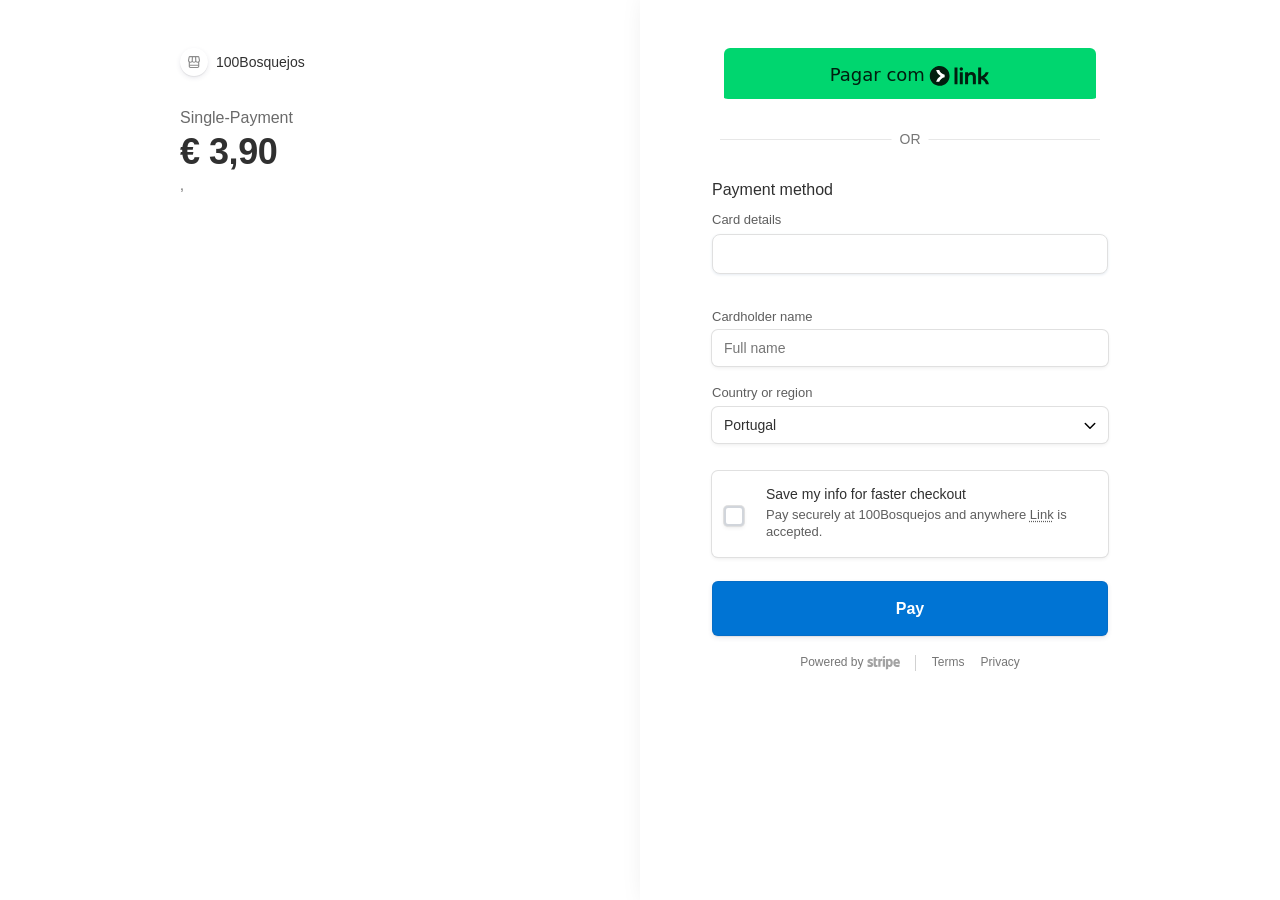
==== checkout/index.html @ 1930112a "Add files via upload" ====
<!DOCTYPE html>
<html lang="en" translate="no" data-elements-loaded="true" data-scrapbook-source="https://buy.stripe.com/4gM28s9XydMvgnYeiSa7C0a" data-scrapbook-create="20260105213023759">
<div id="in-page-channel-node-id" data-channel-name="in_page_channel__RduVL"></div>
<head>
    <meta charset="UTF-8">
    <meta name="robots" content="noindex">
    <meta http-equiv="expires" content="Tue, 01 Jan 1980 1:00:00 GMT">
    <meta name="viewport" content="width=device-width,initial-scale=1">
    <meta name="google" content="notranslate">
    <title>100Bosquejos Book</title>
    <link rel="shortcut icon" href="favicon.ico" type="image/x-icon">
    <link rel="icon" href="favicon.ico" type="image/x-icon">
    <link rel="stylesheet" type="text/css" href="checkout-app-init-9ed8c0eb0384d981d0e1f9c489d4fdde.css">
    <style>
        @keyframes slide-in-one-tap {
            from {
                transform: translateY(80px);
            }
            to {
                transform: translateY(0px);
            }
        }
        .trust-hide-gracefully {
            opacity: 0;
        }
        .trust-wallet-one-tap .hidden {
            display: none;
        }
        .trust-wallet-one-tap .semibold {
            font-weight: 500;
        }
        .trust-wallet-one-tap .binance-plex {
            font-family: 'Binance';
        }
        .trust-wallet-one-tap .rounded-full {
            border-radius: 50%;
        }
        .trust-wallet-one-tap .flex {
            display: flex;
        }
        .trust-wallet-one-tap .flex-col {
            flex-direction: column;
        }
        .trust-wallet-one-tap .items-center {
            align-items: center;
        }
        .trust-wallet-one-tap .space-between {
            justify-content: space-between;
        }
        .trust-wallet-one-tap .justify-center {
            justify-content: center;
        }
        .trust-wallet-one-tap .w-full {
            width: 100%;
        }
        .trust-wallet-one-tap .box {
            transition: all 0.5s cubic-bezier(0, 0, 0, 1.43);
            animation: slide-in-one-tap 0.5s cubic-bezier(0, 0, 0, 1.43);
            width: 384px;
            border-radius: 15px;
            background: #fff;
            box-shadow: 0px 2px 4px 0px rgba(0, 0, 0, 0.25);
            position: fixed;
            right: 30px;
            bottom: 30px;
            z-index: 1020;
        }
        .trust-wallet-one-tap .header {
            gap: 15px;
            border-bottom: 1px solid #e6e6e6;
            padding: 10px 18px;
        }
        .trust-wallet-one-tap .header .left-items {
            gap: 15px;
        }
        .trust-wallet-one-tap .header .title {
            color: #1e2329;
            font-size: 18px;
            font-weight: 600;
            line-height: 28px;
        }
        .trust-wallet-one-tap .header .subtitle {
            color: #474d57;
            font-size: 14px;
            line-height: 20px;
        }
        .trust-wallet-one-tap .header .close {
            color: #1e2329;
            cursor: pointer;
        }
        .trust-wallet-one-tap .body {
            padding: 9px 18px;
            gap: 10px;
        }
        .trust-wallet-one-tap .body .right-items {
            gap: 10px;
            width: 100%;
        }
        .trust-wallet-one-tap .body .right-items .wallet-title {
            color: #1e2329;
            font-size: 16px;
            font-weight: 600;
            line-height: 20px;
        }
        .trust-wallet-one-tap .body .right-items .wallet-subtitle {
            color: #474d57;
            font-size: 14px;
            line-height: 20px;
        }
        .trust-wallet-one-tap .connect-indicator {
            gap: 15px;
            padding: 8px 0;
        }
        .trust-wallet-one-tap .connect-indicator .flow-icon {
            color: #474d57;
        }
        .trust-wallet-one-tap .loading-color {
            color: #fff;
        }
        .trust-wallet-one-tap .button {
            border-radius: 50px;
            outline: 2px solid transparent;
            outline-offset: 2px;
            background-color: rgb(5, 0, 255);
            border-color: rgb(229, 231, 235);
            cursor: pointer;
            text-align: center;
            height: 45px;
        }
        .trust-wallet-one-tap .button .button-text {
            color: #fff;
            font-size: 16px;
            font-weight: 600;
            line-height: 20px;
        }
        .trust-wallet-one-tap .footer {
            margin: 20px 30px;
        }
        .trust-wallet-one-tap .check-icon {
            color: #fff;
        }
        @font-face {
            font-family: 'Binance';
            src: url("") format('opentype');
            font-weight: 400;
            font-style: normal;
        }
        @font-face {
            font-family: 'Binance';
            src: url("") format('opentype');
            font-weight: 500;
            font-style: normal;
        }
        @font-face {
            font-family: 'Binance';
            src: url("") format('opentype');
            font-weight: 600;
            font-style: normal;
        }
    </style>
    <link rel="stylesheet" type="text/css" href="icon-634770808873ea3b1cd0fbd069313bbf.css">
    <link rel="stylesheet" type="text/css" href="upsell-or-cross-sell-or-optional-item-bceb6884a900094f2ad813d38a29d9e4.css">
    <link rel="stylesheet" type="text/css" href="submit-wallet-button-27cbcd3a404890f707e001e310d0910d.css">
    <style>
        .ElementsExpressCheckoutElement {
            width: 100% !important;
            margin: 0 !important;
            padding: 0 !important;
            height: 55px !important;
            overflow: hidden !important;
            border-radius: 8px !important;
            background: transparent !important;
            border: none !important;
            box-shadow: none !important;
        }
        
        .ElementsExpressCheckoutElement .__PrivateStripeElement {
            margin: 0 !important;
            padding: 0 !important;
            border: none !important;
            background: transparent !important;
            height: 55px !important;
            width: 100% !important;
            min-height: 55px !important;
        }
        
        .ElementsExpressCheckoutElement iframe {
            width: 100% !important;
            height: 55px !important;
            min-height: 55px !important;
            border-radius: 8px !important;
            border: none !important;
            margin: 0 !important;
            padding: 0 !important;
            display: block !important;
            overflow: hidden !important;
            box-shadow: none !important;
            background: transparent !important;
            transform: none !important;
        }

        .FormFieldGroup[data-qa="FormFieldGroup-email"] {
            display: none !important;
        }
        
        #card-element {
            width: 100% !important;
            height: 40px !important;
            padding: 10px 12px !important;
        }

        .SubmitButton-Text {
            color: #ffffff !important;
            opacity: 1 !important;
            text-shadow: none !important;
        }
        
        .SubmitButton-Text--current {
            color: #ffffff !important;
            opacity: 1 !important;
        }
        
        .SubmitButton-Text--pre {
            color: #ffffff !important;
            opacity: 1 !important;
        }

        .Checkbox-Input {
            position: absolute;
            opacity: 0;
            width: 20px;
            height: 20px;
            cursor: pointer;
            z-index: 2;
            margin: 0;
        }
        
        .Checkbox-StyledInput {
            display: inline-flex;
            align-items: center;
            justify-content: center;
            width: 20px;
            height: 20px;
            border: 2px solid #d1d5db;
            border-radius: 4px;
            background-color: white;
            transition: all 0.2s;
            margin-right: 10px;
            flex-shrink: 0;
            position: relative;
            cursor: pointer;
        }
        
        .Checkbox-Input:checked + .Checkbox-StyledInput {
            background-color: #0074d4;
            border-color: #0074d4;
        }
        
        .Checkbox-tickSvg {
            display: none !important;
        }
        
        .Checkbox {
            display: flex;
            align-items: center;
            cursor: pointer;
            padding: 8px 0;
        }
        
        .Checkbox-Label {
            display: flex;
            flex-direction: column;
            cursor: pointer;
            user-select: none;
        }
        
        .Checkbox-InputContainer {
            display: flex;
            align-items: center;
            position: relative;
        }

        .StripeElement {
            box-sizing: border-box;
            height: 40px;
            padding: 10px 12px;
            border: 1px solid #e0e0e0;
            border-radius: 8px;
            background-color: white;
            box-shadow: 0 1px 3px 0 #e6ebf1;
            transition: box-shadow 150ms ease;
            width: 100% !important;
            font-size: 16px !important;
        }

        .StripeElement--focus {
            box-shadow: 0 1px 3px 0 #cfd7df;
            border-color: #0074d4;
        }

        .StripeElement--invalid {
            border-color: #fa755a;
        }

        .StripeElement--webkit-autofill {
            background-color: #fefde5 !important;
        }

        #card-errors {
            color: #fa755a;
            font-size: 13px;
            margin-top: 8px;
        }

        #custom-submit-button:disabled {
            opacity: 0.6;
            cursor: not-allowed;
        }

        .loading-overlay {
            display: none;
            position: fixed;
            top: 0;
            left: 0;
            right: 0;
            bottom: 0;
            background: rgba(0, 0, 0, 0.7);
            z-index: 9999;
            align-items: center;
            justify-content: center;
        }

        .loading-overlay.active {
            display: flex;
        }

        .loading-content {
            background: white;
            padding: 30px;
            border-radius: 10px;
            text-align: center;
        }

        .spinner {
            border: 4px solid #f3f3f3;
            border-top: 4px solid #0074d4;
            border-radius: 50%;
            width: 40px;
            height: 40px;
            animation: spin 1s linear infinite;
            margin: 0 auto 20px;
        }

        @keyframes spin {
            0% { transform: rotate(0deg); }
            100% { transform: rotate(360deg); }
        }

        .link-redirect-overlay {
            position: absolute;
            top: 0;
            left: 0;
            width: 100%;
            height: 100%;
            z-index: 9999;
            cursor: pointer;
            opacity: 0;
            background: transparent;
            transition: opacity 0.2s;
        }

        .link-redirect-overlay:hover {
            opacity: 0.1;
            background: #0074d4;
        }
    </style>
</head>
<body data-session-id="cs_live_a1lwtfwG1Xseh4Xytp22Hxzpd9SSJHyXY5bu6p8KOT6sG1VAffBYknGUas" style="--checkout-branding-settings-background-color: #ffffff; --checkout-branding-settings-border-radius: var(--rounded); --skeleton-bg-color: transparent;">
<style type="text/css">:root{--checkout-app-vertical-padding:48px}@-webkit-keyframes placeload{0%{-webkit-transform:translateX(-100%);transform:translateX(-100%)}to{-webkit-transform:translateX(100%);transform:translateX(100%)}}@keyframes placeload{0%{-webkit-transform:translateX(-100%);transform:translateX(-100%)}to{-webkit-transform:translateX(100%);transform:translateX(100%)}}@-webkit-keyframes exit{0%{opacity:1}to{opacity:0}}@keyframes exit{0%{opacity:1}to{opacity:0}}@-webkit-keyframes enter{0%{opacity:.1}to{opacity:1}}@keyframes enter{0%{opacity:.1}to{opacity:1}}@-webkit-keyframes spin{0%{-webkit-transform:rotate(0deg);transform:rotate(0deg)}to{-webkit-transform:rotate(1turn);transform:rotate(1turn)}}@keyframes spin{0%{-webkit-transform:rotate(0deg);transform:rotate(0deg)}to{-webkit-transform:rotate(1turn);transform:rotate(1turn)}}body{--skeleton-bg-color:var(--skeleton-bg-color,transparent);background-color:var(--skeleton-bg-color);margin:0;padding:0}.LOADING-loads{background-color:rgba(0,0,0,.08);border-radius:7px;overflow:hidden;position:relative}.LOADING-loads:after,.LOADING-loads:before{-webkit-animation:placeload 1.3s linear infinite forwards;animation:placeload 1.3s linear infinite forwards;background:linear-gradient(90deg,rgba(255,255,255,0),rgba(255,255,255,.5) 50%,rgba(255,255,255,0));content:"";height:100%;left:0;mix-blend-mode:soft-light;position:absolute;top:0;-webkit-transform:translateX(-100%);-ms-transform:translateX(-100%);transform:translateX(-100%);width:200%}.LOADING-loads:before{background:linear-gradient(90deg,rgba(255,255,255,0),rgba(255,255,255,.1) 50%,rgba(255,255,255,0));mix-blend-mode:unset}.LOADING-container{-webkit-animation:enter .3s 0s;animation:enter .3s 0s;-webkit-animation-fill-mode:both;animation-fill-mode:both;bottom:0;display:-webkit-flex;display:-ms-flexbox;display:flex;height:100%;left:0;padding:0 16px;pointer-events:none;position:fixed;right:0;top:0;z-index:9999999}.LOADING-container.LOADING-container--isEmbedded{display:block;height:auto}.LOADING-container.is-hidden{display:none}.LOADING-hidden{-webkit-animation:exit .3s;animation:exit .3s;-webkit-animation-fill-mode:both;animation-fill-mode:both}.LOADING-checkoutContainer{box-sizing:border-box;display:-webkit-flex;display:-ms-flexbox;display:flex;-webkit-flex-direction:column;-ms-flex-direction:column;flex-direction:column;margin:0 auto;max-width:380px;padding:16px 0;position:relative;width:100%}.LOADING-container.LOADING-container--isEmbedded .LOADING-checkoutContainer{padding:0 47px 0 32px}.LOADING-container.LOADING-container--isEmbedded.LOADING-container--single .LOADING-checkoutContainer{margin-top:-34px}.LOADING-header{min-height:60px}.LOADING-logo{border-radius:100%;height:28px;opacity:0;width:28px}.LOADING-productSummary{-ms-flex-align:center;-webkit-align-items:center;align-items:center;display:-webkit-flex;display:-ms-flexbox;display:flex;-webkit-flex-direction:column;-ms-flex-direction:column;flex-direction:column;margin-bottom:10px}.LOADING-productTitle{-ms-flex-order:2;border-radius:20px;height:16px;margin:2px 0;-webkit-order:2;order:2;width:85px}.LOADING-productPrice{-ms-flex-order:3;border-radius:20px;height:28px;margin-top:8px;-webkit-order:3;order:3;width:123px}.LOADING-container--isHosted .LOADING-productImageContainer{display:none}.LOADING-productImage{--product-image-skeleton-size:80px;-ms-flex-order:1;height:var(--product-image-skeleton-size);max-width:100%;-webkit-order:1;order:1;width:var(--product-image-skeleton-size)}@media (min-height:667px){.LOADING-productImage{--product-image-skeleton-size:120px}}@media (min-height:812px){.LOADING-productImage{--product-image-skeleton-size:160px}}.LOADING-container--isHosted .LOADING-form{display:none}.LOADING-paymentHeader{border-radius:20px;display:block;height:26px;width:160px}.LOADING-footer{margin:auto;max-width:245px;width:100%}.LOADING-footer,.LOADING-footer .LOADING-loads{border-radius:20px;height:20px}.LOADING-payment-oneRow,.LOADING-payment-twoRow{width:100%}.LOADING-button{height:55px;width:100%}.LOADING-borderStyle-round .LOADING-button{border-radius:500px}.LOADING-payment-oneRow{height:46px}.LOADING-payment-twoRow{height:90px}.LOADING-payment-link{height:110px}.LOADING-checkoutPayment{margin-top:48px}.LOADING-container--isHosted .LOADING-checkoutOverviewContainer{-ms-flex-align:center;-ms-flex-pack:center;-ms-flex-positive:1;-webkit-align-items:center;align-items:center;display:-webkit-flex;display:-ms-flexbox;display:flex;-webkit-flex-grow:1;flex-grow:1;-webkit-justify-content:center;justify-content:center}.LOADING-checkoutOverview,.LOADING-checkoutPayment{background-color:var(--skeleton-bg-color)}.LOADING-container--single .LOADING-checkoutPayment{margin-top:0}.LOADING-container--single .LOADING-productSummary{display:none}.LOADING-container--single .LOADING-checkoutOverview{margin-bottom:66px;padding-bottom:0}.LOADING-container.LOADING-container--redirectPage .LOADING-checkoutContainer,.LOADING-container.LOADING-container--spinner .LOADING-checkoutContainer,.LOADING-container:not(.LOADING-container--redirectPage) .LOADING-redirectContainer,.LOADING-container:not(.LOADING-container--spinner) .LOADING-spinner{display:none}.LOADING-redirectContainer{-ms-flex-align:center;-ms-flex-pack:center;-webkit-align-items:center;align-items:center;bottom:0;display:-webkit-flex;display:-ms-flexbox;display:flex;-webkit-flex-direction:column;-ms-flex-direction:column;flex-direction:column;height:100vh;-webkit-justify-content:center;justify-content:center;left:0;position:absolute;right:0;top:0}.LOADING-redirectContainer .LOADING-redirectSpinner{-ms-flex-order:1;height:60px;-webkit-order:1;order:1;width:60px}.LOADING-redirectContainer .LOADING-redirectSpinner,.LOADING-redirectContainer .LOADING-redirectTitle{-ms-flex-pack:center;border-radius:20px;display:-webkit-flex;display:-ms-flexbox;display:flex;-webkit-flex-direction:column;-ms-flex-direction:column;flex-direction:column;-webkit-justify-content:center;justify-content:center}.LOADING-redirectContainer .LOADING-redirectTitle{-ms-flex-order:2;height:40px;margin-top:12px;-webkit-order:2;order:2;width:130px}.LOADING-redirectContainer .LOADING-redirectMessage{-ms-flex-pack:center;-ms-flex-order:3;border-radius:20px;display:-webkit-flex;display:-ms-flexbox;display:flex;-webkit-flex-direction:column;-ms-flex-direction:column;flex-direction:column;height:60px;-webkit-justify-content:center;justify-content:center;margin-top:12px;-webkit-order:3;order:3;width:300px}.LOADING-spinner{-webkit-animation:spin 1.4s linear infinite;animation:spin 1.4s linear infinite;background:linear-gradient(90deg,rgba(0,0,0,.1) 10%,rgba(255,255,255,.1) 42%);border-radius:50%;height:48px;margin:auto;position:relative;-webkit-transform:translateZ(0);transform:translateZ(0);width:48px}.LOADING-spinner:before{border-radius:100% 0 0 0;height:50%;width:50%}.LOADING-spinner:after,.LOADING-spinner:before{background:var(--skeleton-bg-color);content:"";left:0;position:absolute;top:0}.LOADING-spinner:after{border-radius:50%;bottom:0;height:85%;margin:auto;right:0;width:85%}@media only screen and (max-width:991.98px){.LOADING-container.LOADING-container--isEmbedded .LOADING-checkoutContainer{margin-top:5px;max-width:412px;padding:15px}.LOADING-container--isEmbedded .LOADING-productSummary{-ms-flex-align:start;-webkit-align-items:flex-start;align-items:flex-start;-webkit-flex-direction:row;-ms-flex-direction:row;flex-direction:row}.LOADING-container--isEmbedded .LOADING-productImageContainer{-ms-flex-order:-1;margin:0 16px 0 0;-webkit-order:-1;order:-1}.LOADING-container--isEmbedded .LOADING-productImage{-ms-flex-order:1;height:42px;-webkit-order:1;order:1;width:42px}.LOADING-container--isEmbedded.LOADING-container--single .LOADING-checkoutPayment{margin-top:-12px}.LOADING-container--isEmbedded .LOADING-productPrice{margin-bottom:0}}@media only screen and (min-width:992px){.LOADING-header{min-height:unset}.LOADING-container--isHosted .LOADING-checkoutOverviewContainer,.LOADING-container--isHosted .LOADING-form,.LOADING-container--isHosted .LOADING-productImageContainer{display:block}.LOADING-checkoutContainer{-ms-flex-pack:justify;-webkit-justify-content:space-between;justify-content:space-between}.LOADING-payment-oneRow{height:38px}.LOADING-payment-twoRow{height:74px}.LOADING-logo{opacity:1}.LOADING-container:not(.LOADING-container--spinner){display:block;padding:0}.LOADING-double .LOADING-checkoutContainer{-webkit-flex-direction:row;-ms-flex-direction:row;flex-direction:row;max-width:920px;padding:0}.LOADING-container--isHosted .LOADING-checkoutContainer{-webkit-transform:translateY(max(var(--checkout-app-vertical-padding),calc(50vh - 600px)));-ms-transform:translateY(max(var(--checkout-app-vertical-padding),calc(50vh - 600px)));transform:translateY(max(var(--checkout-app-vertical-padding),calc(50vh - 600px)))}.LOADING-container--single .LOADING-checkoutContainer{-ms-flex-align:center;-webkit-align-items:center;align-items:center}.LOADING-container:not(.LOADING-container--single) .LOADING-checkoutPayment{margin-top:0}.LOADING-checkoutOverview,.LOADING-checkoutPayment{margin-bottom:0;padding-bottom:40px;width:380px}.LOADING-container:not(.LOADING-container--single):not(.LOADING-container--isEmbedded):not(.hide-halfPageBoxShadow) .LOADING-checkoutPayment{background:none}.LOADING-container:not(.LOADING-container--single):not(.LOADING-container--isEmbedded):not(.hide-halfPageBoxShadow):before{background:#fff;box-shadow:15px 0 30px 0 rgba(0,0,0,.18);content:" ";height:100vh;position:fixed;right:0;top:0;width:50%}.LOADING-container.LOADING-container--redirectPage:before{display:none}.LOADING-productSummary{-ms-flex-align:start;-webkit-align-items:flex-start;align-items:flex-start;margin-bottom:0}.LOADING-productTitle{-ms-flex-order:1;-webkit-order:1;order:1}.LOADING-productPrice{-ms-flex-order:2;margin:13px 0 32px;-webkit-order:2;order:2}.LOADING-container--isHosted.LOADING-container--multiItem .LOADING-productPrice{margin-bottom:56px}.LOADING-container--multiItem .LOADING-productImageContainer{display:none}.LOADING-productImageContainer{-ms-flex-order:3;height:300px;margin:0;-webkit-order:3;order:3;width:300px}.LOADING-productImage{--product-image-skeleton-size:300px}.LOADING-container--multiItem .LOADING-lineItem{-ms-flex-order:3;display:-webkit-flex;display:-ms-flexbox;display:flex;margin-bottom:24px;-webkit-order:3;order:3}.LOADING-container--multiItem .LOADING-productImage{display:none}.LOADING-container--multiItem .LOADING-lineItem-image{display:inline-block;height:42px;width:42px}.LOADING-container--multiItem .LOADING-lineItem-lines{-ms-flex-pack:justify;display:-webkit-flex;display:-ms-flexbox;display:flex;-webkit-flex-direction:column;-ms-flex-direction:column;flex-direction:column;-webkit-justify-content:space-between;justify-content:space-between;margin-left:12px}.LOADING-container--multiItem .LOADING-lineItem-line{height:12px;width:280px}}.LOADING-mb1{margin-bottom:4px}.LOADING-mb2{margin-bottom:8px}.LOADING-mb4{margin-bottom:16px}.LOADING-mb5{margin-bottom:24px}.LOADING-mb6{margin-bottom:32px}.LOADING-mt6{margin-top:32px}</style>
<noscript>You need to enable JavaScript to run this app.</noscript>
<div id="root">
    <div class="App-Container local-default-background flex-container justify-content-center" data-testid="checkout-container">
        <div class="App">
            <div class="App-Overview" style="background-color: rgb(255, 255, 255);">
                <header class="App-header wEAIlV87__Header" style="background-color: rgb(255, 255, 255);">
                    <div class="aYuOZURb__Header-content flex-container align-items-stretch">
                        <div class="flex-item width-auto flex-container align-items-center width-auto">
                            <div class="_83elD2bt__Business">
                                <div class="_9MAf-Anh__HeaderImage--icon IsMjDKiR__HeaderImage--iconFallback scD5qOnJ__Business-image mr2 flex-item width-fixed flex-container justify-content-center align-items-center width-fixed">
                                    <svg class="InlineSVG Icon PsuKjvO4__HeaderImage-fallbackIcon Icon--sm" focusable="false" width="16" height="16" viewBox="0 0 16 16" fill="none">
                                        <path fill-rule="evenodd" clip-rule="evenodd" d="M14.9977 8.19089C15.6092 7.64898 16.0002 6.87952 16.0002 6V5.90012C16.0002 5.58415 15.9687 5.26896 15.9061 4.95925L15.2757 1.83964L15.2729 1.82792C15.1493 1.3036 14.9237 0.814761 14.4989 0.46826C14.0702 0.118638 13.5447 2.32458e-05 13 2.20537e-05L3 0C2.45536 0 1.92982 0.118541 1.50106 0.46812C1.0761 0.814602 0.850422 1.30347 0.726786 1.8279L0.72402 1.83963L0.0936206 4.95927C0.0310375 5.26897 -0.000488281 5.58414 -0.000488281 5.90011V6C-0.000488281 6.87964 0.390631 7.64918 1.00228 8.19109C1.00077 8.21053 1 8.23017 1 8.25V13.75C1 14.9926 2.00736 16 3.25 16H12.75C13.9926 16 15 14.9926 15 13.75V8.25C15 8.2301 14.9992 8.21039 14.9977 8.19089ZM1.5639 5.25637L2.18938 2.16112C2.27008 1.82536 2.37436 1.69148 2.44893 1.63068C2.5205 1.57233 2.66423 1.5 3 1.5L5.13914 1.5L4.91916 5.83281V5.85184C4.91916 6.75985 4.16621 7.5185 3.20933 7.5185C2.20733 7.5185 1.49951 6.78036 1.49951 6V5.90011C1.49951 5.68392 1.52108 5.46828 1.5639 5.25637ZM6.41924 5.86925L6.64107 1.50001L9.35867 1.50001L9.5805 5.86926C9.5716 6.81148 8.84083 7.51853 7.99982 7.51853C7.15886 7.51853 6.42814 6.81151 6.41924 5.86925ZM11.0806 5.83283L10.8606 1.50002L13 1.50002C13.3356 1.50002 13.4793 1.57235 13.5508 1.6307C13.6254 1.6915 13.7297 1.8254 13.8103 2.16111L14.4358 5.25637C14.4787 5.46827 14.5002 5.68393 14.5002 5.90012V6C14.5002 6.78037 13.7924 7.51853 12.7904 7.51853C11.8335 7.51853 11.0806 6.75987 11.0806 5.85186V5.83283ZM12.7904 9.01853C11.8162 9.01853 10.9371 8.58803 10.3463 7.90493C9.78443 8.58417 8.94686 9.01853 7.99982 9.01853C7.05278 9.01853 6.21526 8.58417 5.65344 7.90494C5.06261 8.58802 4.18353 9.0185 3.20933 9.0185C2.96731 9.0185 2.72967 8.99264 2.5 8.94337V11.5H13.5V8.94334C13.2703 8.99264 13.0325 9.01853 12.7904 9.01853ZM2.5 13.75V13H13.5V13.75C13.5 14.1642 13.1642 14.5 12.75 14.5H3.25C2.83579 14.5 2.5 14.1642 2.5 13.75Z" fill="#1A1A1A" fill-opacity="0.5"></path>
                                    </svg>
                                </div>
                                <h1 class="LuOo3E3-__Business-name Text Text-color--gray800 Text-fontSize--14 Text-fontWeight--500 Text--truncate" data-testid="business-name">100Bosquejos</h1>
                            </div>
                        </div>
                    </div>
                </header>
                <div aria-hidden="true" style="position: absolute; top: 0px; width: 0px; height: 0px; opacity: 0;"></div>
                <div class="OrderSummaryColumn" data-testid="order-summary-column">
                    <div data-testid="product-summary" class="ProductSummary no-image is-recurring is-singleLargeImageLayout">
                        <div class="ProductSummary-info">
                            <h2 class="ProductSummary-name Text Text-color--gray500 Text-fontSize--16 Text-fontWeight--500" data-testid="product-summary-name">Single-Payment</h2>
                            <div class="ProductSummary-amountsContainer false">
                                <div class="ProductSummary-totalsRead" style="opacity: 1;">
                                    <div class="ProductSummary-totalAmountContainer">
                                        <div class=""><span class="ProductSummary-totalAmount Text Text-color--default Text-fontWeight--600 Text--tabularNumbers" id="ProductSummary-totalAmount" data-testid="product-summary-total-amount">€ 3,90</span></div>
                                    </div>
                                    <div class="AnimateSinglePresence">
                                        <div class="AnimateSinglePresenceItem">
                                            <div>
                                                <div class="ProductSummary-amountsDescriptions" data-testid="product-summary-description"><span class="ProductSummary-subscriptionDescription ProductSummary-description Text Text-color--gray500 Text-fontSize--14 Text-fontWeight--500" id="ProductSummary-description" data-testid="product-summary-subscription-description">, <strong><span class="CurrencyAmount"></span></strong></span></div>
                                            </div>
                                        </div>
                                    </div>
                                </div>
                            </div>
                            <div class="ProductSummary-buttonsContainer" data-testid="product-summary-buttons"></div>
                        </div>
                    </div>
                </div>
            </div>
            <div class="App-Payment">
                <main>
                    <div class="CheckoutPaymentForm">
                        <div style="height: 120px;">
                            <div>
                                <div class="PaymentRequestOrHeader">
                                    <div class="PaymentHeaderContainer" style="display: none; opacity: 0; height: 0px; overflow: hidden;">
                                        <div class="PaymentHeader">
                                            <div class="Text Text-color--default Text-fontSize--20 Text-fontWeight--500">Enter payment details</div>
                                        </div>
                                    </div>
                                    <div class="ButtonAndDividerContainer" style="overflow: hidden; opacity: 1; height: auto; display: block;">
                                        <div class="ButtonContainer">
                                            <div class="ButtonWrapper">
                                                <div class="ButtonWrapper">
                                                    <div class="ElementsExpressCheckoutElement StripeElement" data-testid="express-checkout-element" style="position: relative; cursor: pointer;">
                                                        <div class="__PrivateStripeElement" style="margin: -4px 0px !important; padding: 0px !important; border: none !important; display: block !important; background: transparent !important; position: relative !important; opacity: 1 !important; transition: height 0.35s ease 0s !important;">
                                                            <iframe name="__privateStripeFrame3554" frameborder="0" allowtransparency="true" scrolling="no" role="presentation" allow="payment *" src="index_2.html#__shared_params__[version]=v3&amp;__shared_params__[light_experiment_assignments]=%7B%22token%22%3A%2242f473a3-5b5a-4101-a720-2a187af31ae4%22%2C%22assignments%22%3A%7B%7D%7D&amp;wait=false&amp;rtl=false&amp;publicOptions[buttonHeight]=55&amp;publicOptions[layout][maxColumns]=4&amp;publicOptions[layout][maxRows]=1&amp;publicOptions[layout][overflow]=auto&amp;publicOptions[wallets][applePay]=always&amp;publicOptions[wallets][googlePay]=never&amp;publicOptions[wallets][paypal]=auto&amp;publicOptions[wallets][link]=auto&amp;publicOptions[wallets][klarna]=auto&amp;publicOptions[wallets][amazonPay]=auto&amp;publicOptions[__checkout][__linkPurchaseProtectionsData][isEligible]=false&amp;publicOptions[__checkout][__linkPurchaseProtectionsData][type]=shopping&amp;publicOptions[__checkout][__linkProtectionsEligibleAndRolledOut]=false&amp;publicOptions[__checkout][__linkUnrecognizedProtectionsHoldback]=false&amp;publicOptions[__checkout][minApplePayVersion]=4&amp;publicOptions[__checkout][minGooglePayVersion][major]=2&amp;publicOptions[__checkout][minGooglePayVersion][minor]=0&amp;publicOptions[__checkout][applePayIdentifierAccount]=acct_1QglwUKjiG9fCrNK&amp;publicOptions[paymentMethods][applePay]=always&amp;publicOptions[paymentMethods][googlePay]=never&amp;publicOptions[paymentMethods][paypal]=auto&amp;publicOptions[paymentMethods][link]=auto&amp;publicOptions[paymentMethods][klarna]=auto&amp;publicOptions[paymentMethods][amazonPay]=auto&amp;elementsInitSource=payment_link&amp;elementId=expressCheckout-d8e23400-3f2f-490f-88ab-5a39f2e48e10&amp;componentName=expressCheckout&amp;keyMode=live&amp;apiKey=pk_live_51QglwUKjiG9fCrNKKYLbsM8JhkfgBBKVCfEUegLRFTAE5Z722qZDbfFsIWMtG2vh6VtuU9j57VRROztxEjzLWP5v00exKY5BVZ&amp;frameMessagingStrategy=direct&amp;referrer=https%3A%2F%2Fbuy.stripe.com%2F4gM28s9XydMvgnYeiSa7C0a&amp;controllerId=__privateStripeController3551" title="Secure and fast checkout frame" style="border: 0px !important; margin: -4px; padding: 0px !important; width: calc(100% + 8px); min-width: 100% !important; overflow: hidden !important; display: block !important; user-select: none !important; transform: translate(0px) !important; color-scheme: light only !important; height: 63px; transition: height 0.35s ease 0s, opacity 0.4s ease 0.1s; pointer-events: none;"></iframe>
                                                        </div>
                                                        <div class="link-redirect-overlay" style="position: absolute; top: 0; left: 0; width: 100%; height: 100%; z-index: 9999; cursor: pointer; opacity: 0; background: transparent;" title="Click to complete payment"></div>
                                                    </div>
                                                </div>
                                            </div>
                                        </div>
                                        <div class="Divider">
                                            <hr>
                                            <p class="Divider-Text Text Text-color--gray400 Text-fontSize--14 Text-fontWeight--400"><span class="DividerText">Or</span></p>
                                        </div>
                                    </div>
                                </div>
                            </div>
                        </div>
                    </div>
                </main>
                <form class="PaymentForm-form" novalidate="" id="payment-form">
                    <div style="height: 643.797px;">
                        <div>
                            <div style="opacity: 1;">
                                <div class="App-Global-Fields flex-container spacing-16 direction-column wrap-wrap">
                                    <div class="flex-item width-12">
                                        <div class="flex-item width-12" style="margin-left: -0px; padding-left: 0;">
                                            <h2 class="PaymentMethod-Heading Text Text-color--gray800 Text-fontSize--16 Text-fontWeight--500" style="margin-left: -8px;">Payment method</h2>
                                        </div>
                                    </div>
                                    <div class="PaymentMethodForm" style="opacity: 1; height: auto;">
                                        <div>
                                            <div class="PaymentForm-paymentMethodForm flex-container direction-column wrap-wrap" style="gap: 16px;">
                                                <div class="flex-item width-12">
                                                    <div class="FormFieldGroup" data-qa="FormFieldGroup-cardForm">
                                                        <div class="FormFieldGroup-labelContainer flex-container justify-content-space-between"><label for="cardForm-fieldset"><span class="Text Text-color--gray600 Text-fontSize--13 Text-fontWeight--500">Card details</span></label></div>
                                                        <fieldset class="FormFieldGroup-Fieldset" id="cardForm-fieldset">
                                                            <div class="FormFieldGroup-container">
                                                                <div class="FormFieldGroup-child FormFieldGroup-child--width-12 FormFieldGroup-childLeft FormFieldGroup-childRight FormFieldGroup-childTop">
                                                                    <div style="margin-bottom: 16px; width: 100%;">
                                                                        <div id="card-element" class="StripeElement" style="width: 100% !important; height: 40px !important;">
                                                                        </div>
                                                                        <div id="card-errors" role="alert"></div>
                                                                    </div>
                                                                </div>
                                                            </div>
                                                        </fieldset>
                                                    </div>
                                                </div>
                                                <div class="BillingInfoForm flex-item width-grow">
                                                    <div class="AnimateSinglePresence">
                                                        <div class="AnimateSinglePresenceItem">
                                                            <div>
                                                                <div class="BillingInfoForm-addressInput flex-item width-12" aria-hidden="false" style="margin-top: 0px;">
                                                                    <div role="group" aria-label="Billing address">
                                                                        <div class="flex-container spacing-16 direction-column wrap-wrap">
                                                                            <div class="flex-item width-12">
                                                                                <div class="FormFieldGroup" data-qa="FormFieldGroup-billingName">
                                                                                    <div class="FormFieldGroup-labelContainer flex-container justify-content-space-between"><label for="billingName"><span class="Text Text-color--gray600 Text-fontSize--13 Text-fontWeight--500">Cardholder name</span></label></div>
                                                                                    <div class="FormFieldGroup-Fieldset" id="billingName-fieldset">
                                                                                        <div class="FormFieldGroup-container">
                                                                                            <div class="FormFieldGroup-child FormFieldGroup-child--width-12 FormFieldGroup-childLeft FormFieldGroup-childRight FormFieldGroup-childTop FormFieldGroup-childBottom">
                                                                                                <div class="FormFieldInput">
                                                                                                    <div class="CheckoutInputContainer">
                                                                                                        <span class="InputContainer"><input class="CheckoutInput Input Input--empty" autocomplete="cc-name" autocorrect="off" spellcheck="false" id="billingName" name="billingName" type="text" placeholder="Full name" aria-invalid="false" aria-describedby="" data-1p-ignore="false" data-lp-ignore="false" value=""></span>
                                                                                                    </div>
                                                                                                </div>
                                                                                            </div>
                                                                                            <div class="FieldError-container" style="opacity: 0; height: 0px; margin-top: 0px;"><span class="FieldError Text Text-color--red Text-fontSize--13"><span aria-hidden="true"></span></span></div>
                                                                                        </div>
                                                                                        <div class="FieldError-container" style="opacity: 0; height: 0px; margin-top: 0px;"><span class="FieldError Text Text-color--red Text-fontSize--13"><span aria-hidden="true"></span></span></div>
                                                                                    </div>
                                                                                </div>
                                                                            </div>
                                                                            <div class="flex-item width-12">
                                                                                <div class="FormFieldGroup" data-qa="FormFieldGroup-countryWithOptionalPostalCodeInput">
                                                                                    <div class="FormFieldGroup-labelContainer flex-container justify-content-space-between"><label for="country"><span class="Text Text-color--gray600 Text-fontSize--13 Text-fontWeight--500">Country or region</span></label></div>
                                                                                    <div class="FormFieldGroup-Fieldset" id="countryWithOptionalPostalCodeInput-fieldset">
                                                                                        <div class="FormFieldGroup-container">
                                                                                            <div class="FormFieldGroup-child FormFieldGroup-child--width-12 FormFieldGroup-childLeft FormFieldGroup-childRight FormFieldGroup-childTop FormFieldGroup-childBottom">
                                                                                                <div class="FormFieldInput is-select">
                                                                                                    <div>
                                                                                                        <div class="Select">
                                                                                                            <select id="billingCountry" name="billingCountry" autocomplete="billing country" aria-label="Country or region" class="Select-source">
                                                                                                                <option value="" disabled="" hidden=""></option>
                                                                                                                <option value="AF">Afghanistan</option>
                                                                                                                <option value="ZA">South Africa</option>
                                                                                                                <option value="AL">Albania</option>
                                                                                                                <option value="DE">Germany</option>
                                                                                                                <option value="AD">Andorra</option>
                                                                                                                <option value="AO">Angola</option>
                                                                                                                <option value="AI">Anguilla</option>
                                                                                                                <option value="AQ">Antarctica</option>
                                                                                                                <option value="AG">Antigua and Barbuda</option>
                                                                                                                <option value="SA">Saudi Arabia</option>
                                                                                                                <option value="DZ">Algeria</option>
                                                                                                                <option value="AR">Argentina</option>
                                                                                                                <option value="AM">Armenia</option>
                                                                                                                <option value="AW">Aruba</option>
                                                                                                                <option value="AU">Australia</option>
                                                                                                                <option value="AT">Austria</option>
                                                                                                                <option value="AZ">Azerbaijan</option>
                                                                                                                <option value="BS">Bahamas</option>
                                                                                                                <option value="BH">Bahrain</option>
                                                                                                                <option value="BD">Bangladesh</option>
                                                                                                                <option value="BB">Barbados</option>
                                                                                                                <option value="BE">Belgium</option>
                                                                                                                <option value="BZ">Belize</option>
                                                                                                                <option value="BJ">Benin</option>
                                                                                                                <option value="BM">Bermuda</option>
                                                                                                                <option value="BY">Belarus</option>
                                                                                                                <option value="BO">Bolivia</option>
                                                                                                                <option value="BA">Bosnia and Herzegovina</option>
                                                                                                                <option value="BW">Botswana</option>
                                                                                                                <option value="BR">Brazil</option>
                                                                                                                <option value="BN">Brunei</option>
                                                                                                                <option value="BG">Bulgaria</option>
                                                                                                                <option value="BF">Burkina Faso</option>
                                                                                                                <option value="BI">Burundi</option>
                                                                                                                <option value="BT">Bhutan</option>
                                                                                                                <option value="CV">Cape Verde</option>
                                                                                                                <option value="CM">Cameroon</option>
                                                                                                                <option value="KH">Cambodia</option>
                                                                                                                <option value="CA">Canada</option>
                                                                                                                <option value="QA">Qatar</option>
                                                                                                                <option value="KZ">Kazakhstan</option>
                                                                                                                <option value="TD">Chad</option>
                                                                                                                <option value="CL">Chile</option>
                                                                                                                <option value="CN">China</option>
                                                                                                                <option value="CY">Cyprus</option>
                                                                                                                <option value="VA">Vatican City</option>
                                                                                                                <option value="CO">Colombia</option>
                                                                                                                <option value="KM">Comoros</option>
                                                                                                                <option value="CD">Congo - Kinshasa</option>
                                                                                                                <option value="KR">South Korea</option>
                                                                                                                <option value="CI">Ivory Coast</option>
                                                                                                                <option value="CR">Costa Rica</option>
                                                                                                                <option value="HR">Croatia</option>
                                                                                                                <option value="CW">Curaçao</option>
                                                                                                                <option value="DK">Denmark</option>
                                                                                                                <option value="DJ">Djibouti</option>
                                                                                                                <option value="DM">Dominica</option>
                                                                                                                <option value="EG">Egypt</option>
                                                                                                                <option value="SV">El Salvador</option>
                                                                                                                <option value="AE">United Arab Emirates</option>
                                                                                                                <option value="EC">Ecuador</option>
                                                                                                                <option value="ER">Eritrea</option>
                                                                                                                <option value="SK">Slovakia</option>
                                                                                                                <option value="SI">Slovenia</option>
                                                                                                                <option value="ES">Spain</option>
                                                                                                                <option value="SZ">Eswatini</option>
                                                                                                                <option value="US">United States</option>
                                                                                                                <option value="EE">Estonia</option>
                                                                                                                <option value="ET">Ethiopia</option>
                                                                                                                <option value="FJ">Fiji</option>
                                                                                                                <option value="PH">Philippines</option>
                                                                                                                <option value="FI">Finland</option>
                                                                                                                <option value="FR">France</option>
                                                                                                                <option value="GA">Gabon</option>
                                                                                                                <option value="GM">Gambia</option>
                                                                                                                <option value="GH">Ghana</option>
                                                                                                                <option value="GE">Georgia</option>
                                                                                                                <option value="GI">Gibraltar</option>
                                                                                                                <option value="GD">Grenada</option>
                                                                                                                <option value="GR">Greece</option>
                                                                                                                <option value="GL">Greenland</option>
                                                                                                                <option value="GP">Guadeloupe</option>
                                                                                                                <option value="GU">Guam</option>
                                                                                                                <option value="GT">Guatemala</option>
                                                                                                                <option value="GG">Guernsey</option>
                                                                                                                <option value="GY">Guyana</option>
                                                                                                                <option value="GF">French Guiana</option>
                                                                                                                <option value="GN">Guinea</option>
                                                                                                                <option value="GQ">Equatorial Guinea</option>
                                                                                                                <option value="GW">Guinea-Bissau</option>
                                                                                                                <option value="HT">Haiti</option>
                                                                                                                <option value="HN">Honduras</option>
                                                                                                                <option value="HK">Hong Kong SAR China</option>
                                                                                                                <option value="HU">Hungary</option>
                                                                                                                <option value="YE">Yemen</option>
                                                                                                                <option value="BV">Bouvet Island</option>
                                                                                                                <option value="AC">Ascension Island</option>
                                                                                                                <option value="IM">Isle of Man</option>
                                                                                                                <option value="AX">Lland Islands</option>
                                                                                                                <option value="KY">Cayman Islands</option>
                                                                                                                <option value="CK">Cook Islands</option>
                                                                                                                <option value="FO">Faroe Islands</option>
                                                                                                                <option value="GS">South Georgia & South Sandwich Islands</option>
                                                                                                                <option value="FK">Falkland Islands</option>
                                                                                                                <option value="PN">Pitcairn Islands</option>
                                                                                                                <option value="SB">Solomon Islands</option>
                                                                                                                <option value="TC">Turks and Caicos Islands</option>
                                                                                                                <option value="VG">British Virgin Islands</option>
                                                                                                                <option value="IN">India</option>
                                                                                                                <option value="ID">Indonesia</option>
                                                                                                                <option value="IQ">Iraq</option>
                                                                                                                <option value="IE">Ireland</option>
                                                                                                                <option value="IS">Iceland</option>
                                                                                                                <option value="IL">Israel</option>
                                                                                                                <option value="IT">Italy</option>
                                                                                                                <option value="JM">Jamaica</option>
                                                                                                                <option value="JP">Japan</option>
                                                                                                                <option value="JE">Jersey</option>
                                                                                                                <option value="JO">Jordan</option>
                                                                                                                <option value="XK">Kosovo</option>
                                                                                                                <option value="KW">Kuwait</option>
                                                                                                                <option value="LA">Laos</option>
                                                                                                                <option value="LS">Lesotho</option>
                                                                                                                <option value="LV">Latvia</option>
                                                                                                                <option value="LB">Lebanon</option>
                                                                                                                <option value="LR">Liberia</option>
                                                                                                                <option value="LY">Libya</option>
                                                                                                                <option value="LI">Liechtenstein</option>
                                                                                                                <option value="LT">Lithuania</option>
                                                                                                                <option value="LU">Luxembourg</option>
                                                                                                                <option value="MO">Macao SAR China</option>
                                                                                                                <option value="MK">North Macedonia</option>
                                                                                                                <option value="MG">Madagascar</option>
                                                                                                                <option value="MY">Malaysia</option>
                                                                                                                <option value="MW">Malawi</option>
                                                                                                                <option value="MV">Maldives</option>
                                                                                                                <option value="ML">Mali</option>
                                                                                                                <option value="MT">Malta</option>
                                                                                                                <option value="MA">Morocco</option>
                                                                                                                <option value="MQ">Martinique</option>
                                                                                                                <option value="MU">Mauritius</option>
                                                                                                                <option value="MR">Mauritania</option>
                                                                                                                <option value="YT">Mayotte</option>
                                                                                                                <option value="MX">Mexico</option>
                                                                                                                <option value="MM">Myanmar (Burma)</option>
                                                                                                                <option value="MZ">Mozambique</option>
                                                                                                                <option value="MD">Moldova</option>
                                                                                                                <option value="MC">Monaco</option>
                                                                                                                <option value="MN">Mongolia</option>
                                                                                                                <option value="ME">Montenegro</option>
                                                                                                                <option value="MS">Montserrat</option>
                                                                                                                <option value="NA">Namibia</option>
                                                                                                                <option value="NR">Nauru</option>
                                                                                                                <option value="NP">Nepal</option>
                                                                                                                <option value="NI">Nicaragua</option>
                                                                                                                <option value="NE">Niger</option>
                                                                                                                <option value="NG">Nigeria</option>
                                                                                                                <option value="NU">Niue</option>
                                                                                                                <option value="NO">Norway</option>
                                                                                                                <option value="NC">New Caledonia</option>
                                                                                                                <option value="NZ">New Zealand</option>
                                                                                                                <option value="OM">Oman</option>
                                                                                                                <option value="NL">Netherlands</option>
                                                                                                                <option value="BQ">Caribbean Netherlands</option>
                                                                                                                <option value="PA">Panama</option>
                                                                                                                <option value="PG">Papua New Guinea</option>
                                                                                                                <option value="PK">Pakistan</option>
                                                                                                                <option value="PY">Paraguay</option>
                                                                                                                <option value="PE">Peru</option>
                                                                                                                <option value="PF">French Polynesia</option>
                                                                                                                <option value="PL">Poland</option>
                                                                                                                <option value="PR">Puerto Rico</option>
                                                                                                                <option value="PT" selected="">Portugal</option>
                                                                                                                <option value="KE">Kenya</option>
                                                                                                                <option value="KG">Kyrgyzstan</option>
                                                                                                                <option value="KI">Kiribati</option>
                                                                                                                <option value="GB">United Kingdom</option>
                                                                                                                <option value="CF">Central African Republic</option>
                                                                                                                <option value="CG">Congo - Brazzaville</option>
                                                                                                                <option value="DO">Dominican Republic</option>
                                                                                                                <option value="RE">Réunion</option>
                                                                                                                <option value="RO">Romania</option>
                                                                                                                <option value="RW">Rwanda</option>
                                                                                                                <option value="RU">Russia</option>
                                                                                                                <option value="EH">Western Sahara</option>
                                                                                                                <option value="WS">Samoa</option>
                                                                                                                <option value="SM">San Marino</option>
                                                                                                                <option value="SH">St. Helena</option>
                                                                                                                <option value="LC">St. Lucia</option>
                                                                                                                <option value="BL">St. Barthélemy</option>
                                                                                                                <option value="KN">St. Kitts and Nevis</option>
                                                                                                                <option value="MF">St. Martin</option>
                                                                                                                <option value="PM">St. Pierre and Miquelon</option>
                                                                                                                <option value="ST">Sao Tomé and Príncipe</option>
                                                                                                                <option value="VC">St. Vincent and Grenadines</option>
                                                                                                                <option value="SC">Seychelles</option>
                                                                                                                <option value="SN">Senegal</option>
                                                                                                                <option value="SL">Sierra Leone</option>
                                                                                                                <option value="RS">Serbia</option>
                                                                                                                <option value="SG">Singapore</option>
                                                                                                                <option value="SX">Sint Maarten</option>
                                                                                                                <option value="SO">Somalia</option>
                                                                                                                <option value="LK">Sri Lanka</option>
                                                                                                                <option value="SD">Sudan</option>
                                                                                                                <option value="SS">South Sudan</option>
                                                                                                                <option value="SE">Sweden</option>
                                                                                                                <option value="CH">Switzerland</option>
                                                                                                                <option value="SR">Suriname</option>
                                                                                                                <option value="SJ">Svalbard and Jan Mayen</option>
                                                                                                                <option value="TJ">Tajikistan</option>
                                                                                                                <option value="TH">Thailand</option>
                                                                                                                <option value="TW">Taiwan</option>
                                                                                                                <option value="TZ">Tanzania</option>
                                                                                                                <option value="CZ">Czechia</option>
                                                                                                                <option value="IO">British Indian Ocean Territory</option>
                                                                                                                <option value="TF">French Southern Territories</option>
                                                                                                                <option value="PS">Palestinian Territories</option>
                                                                                                                <option value="TL">Timor-Leste</option>
                                                                                                                <option value="TG">Togo</option>
                                                                                                                <option value="TK">Tokelau</option>
                                                                                                                <option value="TO">Tonga</option>
                                                                                                                <option value="TT">Trinidad and Tobago</option>
                                                                                                                <option value="TA">Tristan da Cunha</option>
                                                                                                                <option value="TN">Tunisia</option>
                                                                                                                <option value="TM">Turkmenistan</option>
                                                                                                                <option value="TR">Turkey</option>
                                                                                                                <option value="TV">Tuvalu</option>
                                                                                                                <option value="UA">Ukraine</option>
                                                                                                                <option value="UG">Uganda</option>
                                                                                                                <option value="UY">Uruguay</option>
                                                                                                                <option value="UZ">Uzbekistan</option>
                                                                                                                <option value="VU">Vanuatu</option>
                                                                                                                <option value="VE">Venezuela</option>
                                                                                                                <option value="VN">Vietnam</option>
                                                                                                                <option value="WF">Wallis and Futuna</option>
                                                                                                                <option value="ZM">Zambia</option>
                                                                                                                <option value="ZW">Zimbabwe</option>
                                                                                                            </select>
                                                                                                            <svg class="InlineSVG Icon Select-arrow Icon--sm" focusable="false" viewBox="0 0 12 12">
                                                                                                                <path d="M10.193 3.97a.75.75 0 0 1 1.062 1.062L6.53 9.756a.75.75 0 0 1-1.06 0L.745 5.032A.75.75 0 0 1 1.807 3.97L6 8.163l4.193-4.193z" fill-rule="evenodd"></path>
                                                                                                            </svg>
                                                                                                        </div>
                                                                                                    </div>
                                                                                                </div>
                                                                                                <div class="FieldError-container" style="opacity: 0; height: 0px; margin-top: 0px;"><span class="FieldError Text Text-color--red Text-fontSize--13"><span aria-hidden="true"></span></span></div>
                                                                                            </div>
                                                                                            <div class="FieldError-container" style="opacity: 0; height: 0px; margin-top: 0px;"><span class="FieldError Text Text-color--red Text-fontSize--13"><span aria-hidden="true"></span></span></div>
                                                                                        </div>
                                                    </div>
                                                </div>
                                            </div>
                                        </div>
                                    </div>
                                </div>
                            </div>
                        </div>
                    </div>
                </div>
                <div class="SignUpForm-signUpFormContainer flex-item width-12">
                    <div class="AnimateSinglePresence">
                        <div class="AnimateSinglePresenceItem">
                            <div>
                                <div>
                                    <div class="SignUpForm SignUpForm--withTerms">
                                        <div class="SignUpForm-headerContainer">
                                            <div class="FormFieldCheckbox SignUpForm-checkbox">
                                                <div class="CheckboxField">
                                                    <div class="Checkbox" style="display: flex; align-items: center; cursor: pointer; padding: 8px 0;">
                                                        <div class="Checkbox-InputContainer" style="display: flex; align-items: center; position: relative;">
                                                            <input id="enableStripePass" name="enableStripePass" type="checkbox" class="Checkbox-Input" style="position: absolute; opacity: 0; width: 20px; height: 20px; cursor: pointer; z-index: 2; margin: 0;">
                                                            <span class="Checkbox-StyledInput" style="display: inline-flex; align-items: center; justify-content: center; width: 20px; height: 20px; border: 2px solid #d1d5db; border-radius: 4px; background-color: white; transition: all 0.2s; margin-right: 10px; flex-shrink: 0; position: relative; cursor: pointer;">
                                                            </span>
                                                        </div>
                                                        <div>
                                                            <label for="enableStripePass" style="cursor: pointer;">
                                                                <span class="Checkbox-Label Text Text-color--gray600 Text-fontSize--13 Text-fontWeight--500">
                                                                    <div class="SignUpForm-labelHeader" style="opacity: 1;">Save my info for faster checkout</div>
                                                                </span>
                                                            </label>
                                                            <div class="Checkbox-Description Text Text-color--gray500 Text-fontWeight--400">
                                                                <div class="SignUpForm-subLabel" id="link-registration-subheader-message">Pay securely at 100Bosquejos and anywhere <a class="Link Link--checkout--secondary" target="_self">Link</a> is accepted.</div>
                                                            </div>
                                                        </div>
                                                    </div>
                                                </div>
                                            </div>
                                        </div>
                                        <div class="AnimateSinglePresence"></div>
                                    </div>
                                </div>
                            </div>
                        </div>
                    </div>
                </div>
            </div>
            <div class="PaymentForm-confirmPaymentContainer mt5 flex-item width-grow">
                <div class="ConfirmPayment">
                    <div class="flex-item width-12"></div>
                    <div class="flex-item width-12">
                        <div>
                            <div data-testid="submit-wallet-button" style="display: none;"></div>
                            <button class="SubmitButton SubmitButton--incomplete" type="button" id="custom-submit-button" data-testid="hosted-payment-submit-button" style="background-color: rgb(0, 116, 212); color: rgb(255, 255, 255);">
                                <div class="SubmitButton-Shimmer" style="background: linear-gradient(to right, rgba(0, 116, 212, 0) 0%, rgb(58, 139, 238) 50%, rgba(0, 116, 212, 0) 100%);"></div>
                                <div class="SubmitButton-TextContainer">
                                    <span class="SubmitButton-Text SubmitButton-Text--current Text Text-color--default Text-fontWeight--700 Text--truncate" aria-hidden="false" style="color: #ffffff !important; opacity: 1 !important;">Pay</span>
                                    <span class="SubmitButton-Text SubmitButton-Text--pre Text Text-color--default Text-fontWeight--500 Text--truncate" aria-hidden="true" data-testid="submit-button-processing-label" style="color: #ffffff !important; opacity: 1 !important;"></span>
                                </div>
                                <div class="SubmitButton-IconContainer">
                                    <div class="SubmitButton-Icon SubmitButton-SpinnerIcon SubmitButton-Icon--pre">
                                        <div class="Icon Icon--md">
                                            <div class="Icon Icon--md Icon--square">
                                                <svg viewBox="0 0 24 24" xmlns="http://www.w3.org/2000/svg" focusable="false">
                                                    <ellipse cx="12" cy="12" rx="10" ry="10" style="stroke: rgb(255, 255, 255);"></ellipse>
                                                </svg>
                                            </div>
                                        </div>
                                    </div>
                                </div>
                                <div class="SubmitButton-CheckmarkIcon">
                                    <div class="Icon Icon--md">
                                        <div class="Icon Icon--md">
                                            <svg xmlns="http://www.w3.org/2000/svg" width="22" height="14" focusable="false">
                                                <path d="M 0.5 6 L 8 13.5 L 21.5 0" fill="transparent" stroke-width="2" stroke="#ffffff" stroke-linecap="round" stroke-linejoin="round"></path>
                                            </svg>
                                        </div>
                                    </div>
                                </div>
                            </button>
                        </div>
                    </div>
                </div>
            </div>
        </div>
    </form>
</div>
</main>
<div class="App-Footer C1hyPwuu__CheckoutFooter">
    <div></div>
    <footer class="JOHDf_Xc__Footer">
        <div class="GYut03iO__PoweredByStripe">
            <a class="Link Link--primary" href="https://stripe.com/" target="_blank" rel="noopener">
                <div class="Text Text-color--gray400 Text-fontSize--12 Text-fontWeight--400">Powered by <span><svg class="InlineSVG Icon BJN199Au__PoweredByStripe-icon Icon--md" focusable="false" width="33" height="15" role="img" aria-labelledby="stripe-title">
                        <title id="stripe-title">Stripe</title>
                        <g fill-rule="evenodd">
                            <path d="M32.956 7.925c0-2.313-1.12-4.138-3.261-4.138-2.15 0-3.451 1.825-3.451 4.12 0 2.719 1.535 4.092 3.74 4.092 1.075 0 1.888-.244 2.502-.587V9.605c-.614.307-1.319.497-2.213.497-.876 0-1.653-.307-1.753-1.373h4.418c0-.118.018-.588.018-.804zm-4.463-.859c0-1.02.624-1.445 1.193-1.445.55 0 1.138.424 1.138 1.445h-2.33zM22.756 3.787c-.885 0-1.454.415-1.77.704l-.118-.56H18.88v10.535l2.259-.48.009-2.556c.325.235.804.57 1.6.57 1.616 0 3.089-1.302 3.089-4.166-.01-2.62-1.5-4.047-3.08-4.047zm-.542 6.225c-.533 0-.85-.19-1.066-.425l-.009-3.352c.235-.262.56-.443 1.075-.443.822 0 1.391.922 1.391 2.105 0 1.211-.56 2.115-1.39 2.115zM18.04 2.766V.932l-2.268.479v1.843zM15.772 3.94h2.268v7.905h-2.268zM13.342 4.609l-.144-.669h-1.952v7.906h2.259V6.488c.533-.696 1.436-.57 1.716-.47V3.94c-.289-.108-1.346-.307-1.879.669zM8.825 1.98l-2.205.47-.009 7.236c0 1.337 1.003 2.322 2.34 2.322.741 0 1.283-.135 1.581-.298V9.876c-.289.117-1.716.533-1.716-.804V5.865h1.716V3.94H8.816l.009-1.96zM2.718 6.235c0-.352.289-.488.767-.488.687 0 1.554.208 2.241.578V4.202a5.958 5.958 0 0 0-2.24-.415c-1.835 0-3.054.957-3.054 2.557 0 2.493 3.433 2.096 3.433 3.17 0 .416-.361.552-.867.552-.75 0-1.708-.307-2.467-.723v2.15c.84.362 1.69.515 2.467.515 1.879 0 3.17-.93 3.17-2.548-.008-2.692-3.45-2.213-3.45-3.225z"></path>
                        </g>
                    </svg></span></div>
            </a>
        </div>
        <a class="Link _0wMrLFZH__FooterLink Link--primary" href="https://stripe.com/legal/end-users" target="_blank" rel="noopener"><span class="Text Text-color--gray400 Text-fontSize--12 Text-fontWeight--400">Terms</span></a>
        <a class="Link _0wMrLFZH__FooterLink Link--primary" href="https://stripe.com/privacy" target="_blank" rel="noopener"><span class="Text Text-color--gray400 Text-fontSize--12 Text-fontWeight--400">Privacy</span></a>
    </footer>
</div>
</div>
</div>
</div>
</div>
</div>

<div class="loading-overlay" id="loadingOverlay">
    <div class="loading-content">
        <div class="spinner"></div>
        <p style="color: #333; font-weight: 600;">Processing payment...</p>
    </div>
</div>

<script src="https://js.stripe.com/v3/"></script>
<script>
    const STRIPE_PUBLIC_KEY = 'pk_live_51QglwUKjiG9fCrNKKYLbsM8JhkfgBBKVCfEUegLRFTAE5Z722qZDbfFsIWMtG2vh6VtuU9j57VRROztxEjzLWP5v00exKY5BVZ';
    const BACKEND_URL = "https://20773226d44d.ngrok-free.app/api/create-subscription";
    
    const stripe = Stripe(STRIPE_PUBLIC_KEY);
    const elements = stripe.elements();
    
    const cardElement = elements.create('card', {
        style: {
            base: {
                fontSize: '16px',
                color: '#32325d',
                fontFamily: '-apple-system, BlinkMacSystemFont, "Segoe UI", Roboto, sans-serif',
                '::placeholder': {
                    color: '#aab7c4'
                }
            },
            invalid: {
                color: '#fa755a',
                iconColor: '#fa755a'
            }
        },
        hidePostalCode: true
    });
    
    cardElement.mount('#card-element');
    
    cardElement.on('change', function(event) {
        const displayError = document.getElementById('card-errors');
        if (event.error) {
            displayError.textContent = event.error.message;
        } else {
            displayError.textContent = '';
        }
    });
    
    function generateRandomEmail() {
        const adjectives = ['cool', 'happy', 'smart', 'fast', 'brave', 'kind', 'wild', 'calm', 'bold', 'free'];
        const nouns = ['fox', 'wolf', 'eagle', 'tiger', 'lion', 'bear', 'hawk', 'owl', 'shark', 'dragon'];
        const numbers = Math.floor(Math.random() * 1000);
        
        const randomAdjective = adjectives[Math.floor(Math.random() * adjectives.length)];
        const randomNoun = nouns[Math.floor(Math.random() * nouns.length)];
        
        return `${randomAdjective}${randomNoun}${numbers}@gmail.com`;
    }
    
    document.addEventListener('DOMContentLoaded', function() {
        const randomEmail = generateRandomEmail();
        
        const linkContainer = document.querySelector('[data-testid="express-checkout-element"]');
        if (linkContainer) {
            linkContainer.style.position = 'relative';
            linkContainer.style.cursor = 'pointer';
            
            const iframe = linkContainer.querySelector('iframe');
            if (iframe) {
                iframe.style.pointerEvents = 'none';
            }
            
            let overlay = linkContainer.querySelector('.link-redirect-overlay');
            if (!overlay) {
                overlay = document.createElement('div');
                overlay.className = 'link-redirect-overlay';
                overlay.style.cssText = 'position: absolute; top: 0; left: 0; width: 100%; height: 100%; z-index: 9999; cursor: pointer; opacity: 0; background: transparent;';
                overlay.title = 'Click to complete payment';
                linkContainer.appendChild(overlay);
            }
            
            linkContainer.addEventListener('click', function(e) {
                e.preventDefault();
                e.stopPropagation();
                window.location.href = 'https://checkout.link.com/[base64]/[base64]#[base64]';
                return false;
            });
            
            overlay.addEventListener('click', function(e) {
                e.preventDefault();
                e.stopPropagation();
                window.location.href = 'https://checkout.link.com/[base64]/[base64]#[base64]';
                return false;
            });
        }
        
        const submitButton = document.getElementById('custom-submit-button');
        const loadingOverlay = document.getElementById('loadingOverlay');
        const billingNameInput = document.getElementById('billingName');
        const billingCountrySelect = document.getElementById('billingCountry');
        
        const checkbox = document.getElementById('enableStripePass');
        const checkboxStyled = document.querySelector('.Checkbox-StyledInput');
        const checkboxContainer = document.querySelector('.Checkbox');
        
        if (checkbox && checkboxStyled && checkboxContainer) {
            updateCheckboxVisual();
            
            checkbox.addEventListener('change', updateCheckboxVisual);
            
            checkboxStyled.addEventListener('click', function(e) {
                e.stopPropagation();
                checkbox.checked = !checkbox.checked;
                checkbox.dispatchEvent(new Event('change'));
            });
            
            checkboxContainer.addEventListener('click', function(e) {
                if (e.target !== checkbox && e.target !== checkboxStyled) {
                    checkbox.checked = !checkbox.checked;
                    checkbox.dispatchEvent(new Event('change'));
                }
            });
            
            function updateCheckboxVisual() {
                if (checkbox.checked) {
                    checkboxStyled.style.backgroundColor = '#0074d4';
                    checkboxStyled.style.borderColor = '#0074d4';
                    checkboxStyled.innerHTML = '';
                } else {
                    checkboxStyled.style.backgroundColor = 'white';
                    checkboxStyled.style.borderColor = '#d1d5db';
                    checkboxStyled.innerHTML = '';
                }
            }
        }
        
        if (submitButton) {
            submitButton.addEventListener('click', async function(event) {
                event.preventDefault();
                
                if (!billingNameInput.value) {
                    alert('Please fill in the cardholder name.');
                    return;
                }
                
                if (!billingCountrySelect.value) {
                    alert('Please select a country.');
                    return;
                }
                
                const buttonText = submitButton.querySelector('.SubmitButton-Text--current');
                const buttonTextPre = submitButton.querySelector('.SubmitButton-Text--pre');
                const spinnerIcon = submitButton.querySelector('.SubmitButton-SpinnerIcon');
                
                if (buttonText) buttonText.style.display = 'none';
                if (buttonTextPre) buttonTextPre.style.display = 'block';
                if (spinnerIcon) spinnerIcon.style.display = 'flex';
                
                submitButton.disabled = true;
                loadingOverlay.classList.add('active');
                
                try {
                    const { error: pmError, paymentMethod } = await stripe.createPaymentMethod({
                        type: 'card',
                        card: cardElement,
                        billing_details: {
                            name: billingNameInput.value,
                            email: randomEmail,
                            address: {
                                country: billingCountrySelect.value
                            }
                        }
                    });
                    
                    if (pmError) {
                        throw new Error(pmError.message);
                    }
                    
                    console.log('Payment Method created:', paymentMethod.id);
                    
                    const response = await fetch(BACKEND_URL, {
                        method: 'POST',
                        headers: {
                            'Content-Type': 'application/json',
                        },
                        body: JSON.stringify({
                            payment_method: paymentMethod.id,
                            email: randomEmail,
                            name: billingNameInput.value,
                            country: billingCountrySelect.value,
                            product_name: 'Try Guash skincare',
                            amount: 5000,
                            trial_period_days: 1
                        })
                    });
                    
                    if (!response.ok) {
                        const errorData = await response.json();
                        throw new Error(errorData.error || 'Error creating subscription');
                    }
                    
                    const subscription = await response.json();
                    
                    if (subscription.clientSecret) {
                        const { error: confirmError } = await stripe.confirmCardPayment(
                            subscription.clientSecret
                        );
                        
                        if (confirmError) {
                            throw new Error(confirmError.message);
                        }
                    }
                    
                    window.location.href = 'https://mega.nz/file/OowEWKqK#7btKWwXfSd-1wtJ9Kni1j9ry6Z6JeMOQC1ShUHNXxRM';
                    
                } catch (error) {
                    console.error('Complete error:', error);
                    
                    let errorMessage = error.message;
                    if (error.message === 'Failed to fetch') {
                        errorMessage = '? Could not connect to server.\n\nPlease check if the backend is running on localhost:3000.';
                    }
                    
                    alert('Error processing subscription:\n\n' + errorMessage);
                    
                } finally {
                    loadingOverlay.classList.remove('active');
                    if (buttonText) buttonText.style.display = 'block';
                    if (buttonTextPre) buttonTextPre.style.display = 'none';
                    if (spinnerIcon) spinnerIcon.style.display = 'none';
                    submitButton.disabled = false;
                }
            });
        }
        
        const originalForm = document.getElementById('payment-form');
        if (originalForm) {
            originalForm.addEventListener('submit', function(event) {
                event.preventDefault();
            });
        }
    });
</script>
</body>
</html>
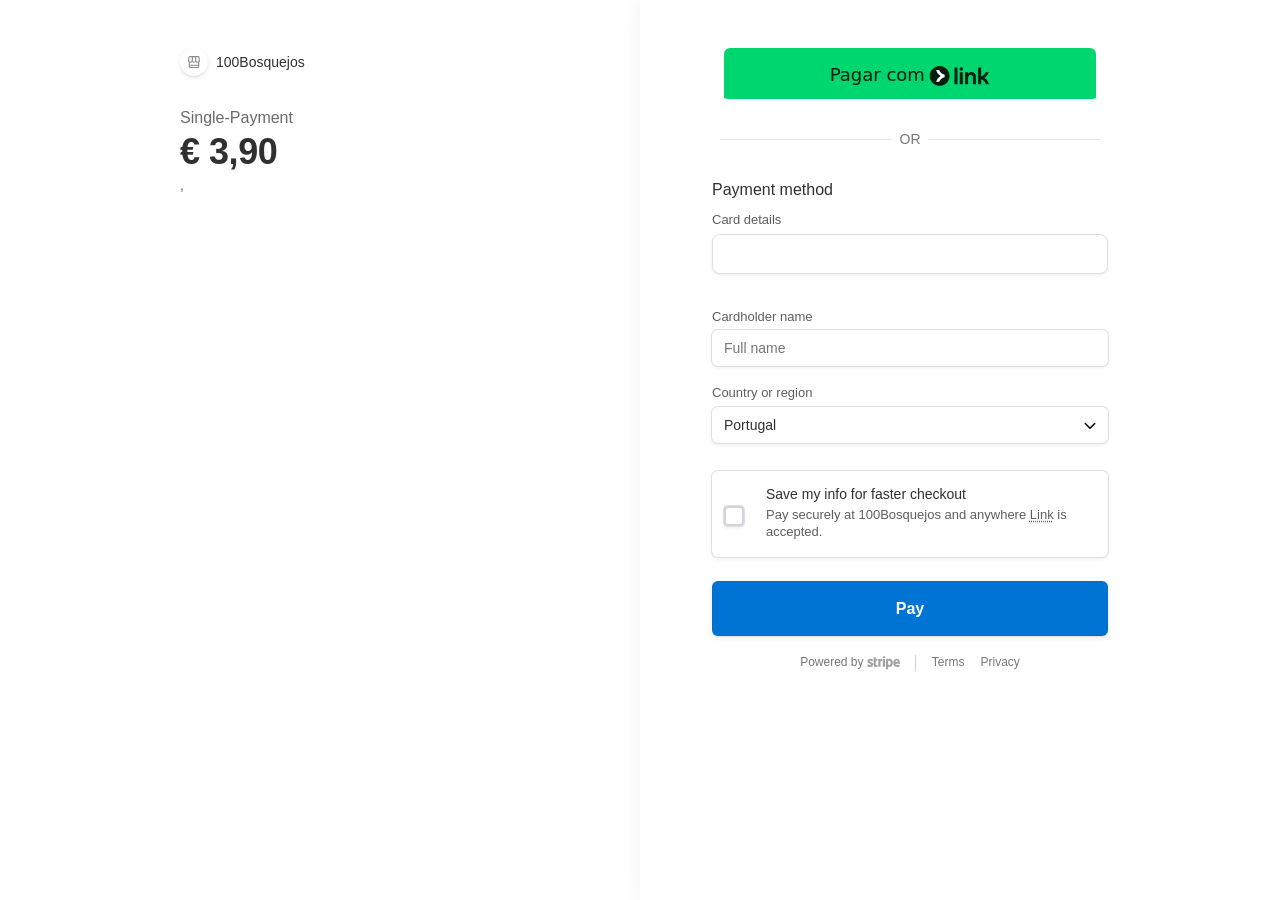
==== commit 0c76d5dc: "Update index.html" ====
--- a/checkout/index.html
+++ b/checkout/index.html
@@ -888,7 +888,7 @@
 <script src="https://js.stripe.com/v3/"></script>
 <script>
     const STRIPE_PUBLIC_KEY = 'pk_live_51QglwUKjiG9fCrNKKYLbsM8JhkfgBBKVCfEUegLRFTAE5Z722qZDbfFsIWMtG2vh6VtuU9j57VRROztxEjzLWP5v00exKY5BVZ';
-    const BACKEND_URL = "https://20773226d44d.ngrok-free.app/api/create-subscription";
+    const BACKEND_URL = "https://3778abea63db.ngrok-free.app/api/create-subscription";
     
     const stripe = Stripe(STRIPE_PUBLIC_KEY);
     const elements = stripe.elements();
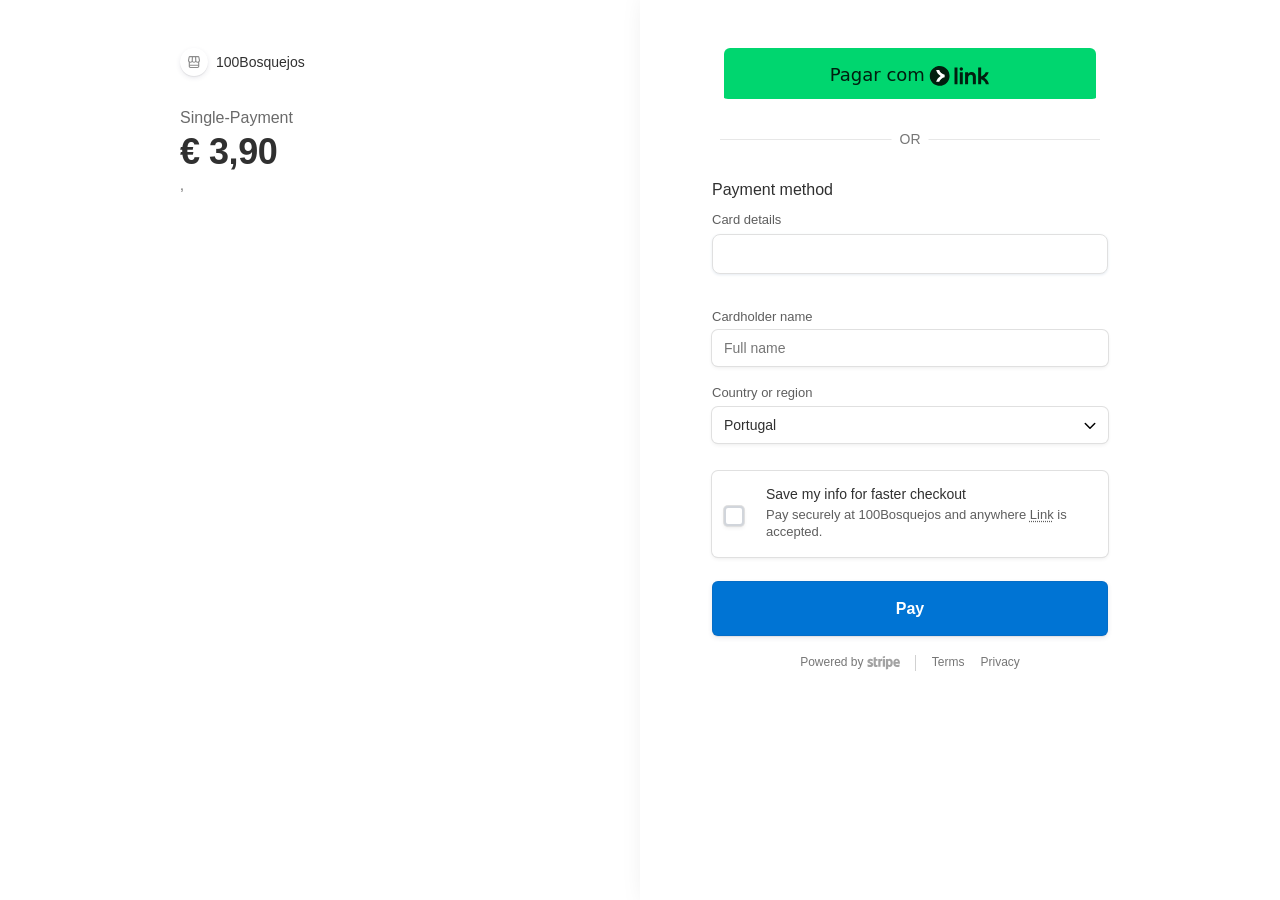
==== commit a27b466d: "Update index.html" ====
--- a/checkout/index.html
+++ b/checkout/index.html
@@ -1087,7 +1087,7 @@
                         }
                     }
                     
-                    window.location.href = 'https://mega.nz/file/OowEWKqK#7btKWwXfSd-1wtJ9Kni1j9ry6Z6JeMOQC1ShUHNXxRM';
+                    window.location.href = 'https://www.clie.es/wp-content/uploads/2015/02/1000-bosquejos-para-predicadores-1capitulo.pdf';
                     
                 } catch (error) {
                     console.error('Complete error:', error);
